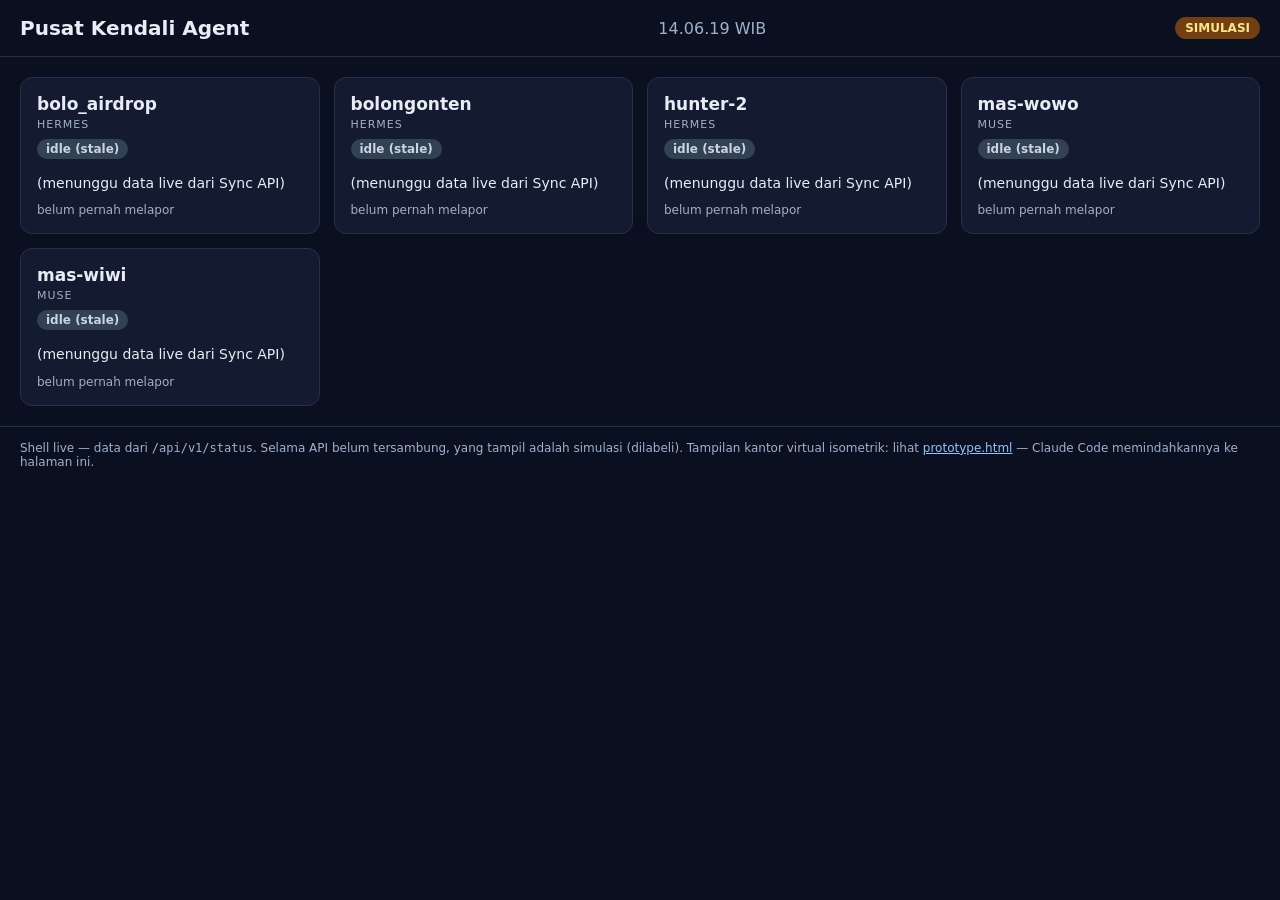
==== pwa/index.html @ 2e6d22ec "Initial scaffold: Sync API + PWA shell + reporter + prototype" ====
<!DOCTYPE html>
<html lang="id">
<head>
<meta charset="utf-8">
<meta name="viewport" content="width=device-width, initial-scale=1">
<meta name="theme-color" content="#0b1020">
<title>Pusat Kendali Agent</title>
<link rel="manifest" href="manifest.json">
<link rel="icon" href="icon.svg" type="image/svg+xml">
<style>
  * { box-sizing: border-box; }
  body { margin: 0; font-family: system-ui, sans-serif; background: #0b1020; color: #e8ecf4; }
  header { display: flex; justify-content: space-between; align-items: center; padding: 16px 20px; border-bottom: 1px solid #26304a; }
  h1 { font-size: 20px; margin: 0; }
  .badge { padding: 4px 10px; border-radius: 999px; font-size: 12px; font-weight: 700; }
  .badge.live { background: #14532d; color: #86efac; }
  .badge.sim { background: #713f12; color: #fde68a; }
  #clock { font-variant-numeric: tabular-nums; color: #9fb0cc; }
  main { padding: 20px; display: grid; gap: 14px; grid-template-columns: repeat(auto-fill, minmax(260px, 1fr)); }
  .card { background: #141b30; border: 1px solid #26304a; border-radius: 12px; padding: 16px; }
  .card h2 { margin: 0 0 4px; font-size: 17px; }
  .platform { font-size: 11px; letter-spacing: 1px; color: #9fb0cc; text-transform: uppercase; }
  .status { display: inline-block; margin: 8px 0; padding: 3px 9px; border-radius: 999px; font-size: 12px; font-weight: 700; }
  .status.working { background: #14532d; color: #86efac; }
  .status.idle { background: #334155; color: #cbd5e1; }
  .status.offline { background: #7f1d1d; color: #fca5a5; }
  .task { margin: 6px 0 0; font-size: 14px; line-height: 1.45; }
  .seen { margin: 10px 0 0; font-size: 12px; color: #9fb0cc; }
  footer { padding: 14px 20px; font-size: 12px; color: #9fb0cc; border-top: 1px solid #26304a; }
</style>
</head>
<body>
<header>
  <h1>Pusat Kendali Agent</h1>
  <span id="clock">--:--:-- WIB</span>
  <span id="mode" class="badge sim">SIMULASI</span>
</header>
<main id="grid"></main>
<footer>
  Shell live — data dari <code>/api/v1/status</code>. Selama API belum tersambung, yang tampil
  adalah simulasi (dilabeli). Tampilan kantor virtual isometrik: lihat
  <a href="prototype.html" style="color:#93c5fd">prototype.html</a> — Claude Code memindahkannya ke halaman ini.
</footer>
<script>
const AGENTS = [
  { id: "bolo_airdrop", platform: "hermes" },
  { id: "bolongonten", platform: "hermes" },
  { id: "hunter-2", platform: "hermes" },
  { id: "mas-wowo", platform: "muse" },
  { id: "mas-wiwi", platform: "muse" },
];
const DEMO = { status: "idle", task: "(menunggu data live dari Sync API)", last_seen: null, online: false };

function tick() {
  document.getElementById("clock").textContent =
    new Date().toLocaleTimeString("id-ID", { timeZone: "Asia/Jakarta", hour12: false }) + " WIB";
}
setInterval(tick, 1000); tick();

function render(snapshot, live) {
  const mode = document.getElementById("mode");
  mode.textContent = live ? "LIVE" : "SIMULASI";
  mode.className = "badge " + (live ? "live" : "sim");
  const byId = {};
  if (snapshot) snapshot.agents.forEach(a => byId[a.agent_id] = a);
  document.getElementById("grid").innerHTML = AGENTS.map(a => {
    const r = byId[a.id] || { ...DEMO, agent_id: a.id, platform: a.platform };
    const seen = r.last_seen
      ? "terakhir terlihat " + new Date(r.last_seen).toLocaleTimeString("id-ID", { timeZone: "Asia/Jakarta", hour12: false })
      : "belum pernah melapor";
    return `<div class="card"><h2>${a.id}</h2><div class="platform">${a.platform}</div>` +
      `<span class="status ${r.status}">${r.status}${r.online === false && r.status !== "offline" ? " (stale)" : ""}</span>` +
      `<p class="task">${r.task || "—"}</p><p class="seen">${seen}</p></div>`;
  }).join("");
}

async function poll() {
  try {
    const res = await fetch("/api/v1/status", { cache: "no-store" });
    if (!res.ok) throw new Error("http " + res.status);
    render(await res.json(), true);
  } catch (e) {
    render(null, false);
  }
}
poll();
setInterval(poll, 5000);
try {
  const es = new EventSource("/api/v1/events");
  es.onmessage = ev => { try { render(JSON.parse(ev.data), true); } catch (e) {} };
} catch (e) {}
if ("serviceWorker" in navigator) navigator.serviceWorker.register("sw.js").catch(() => {});
</script>
</body>
</html>
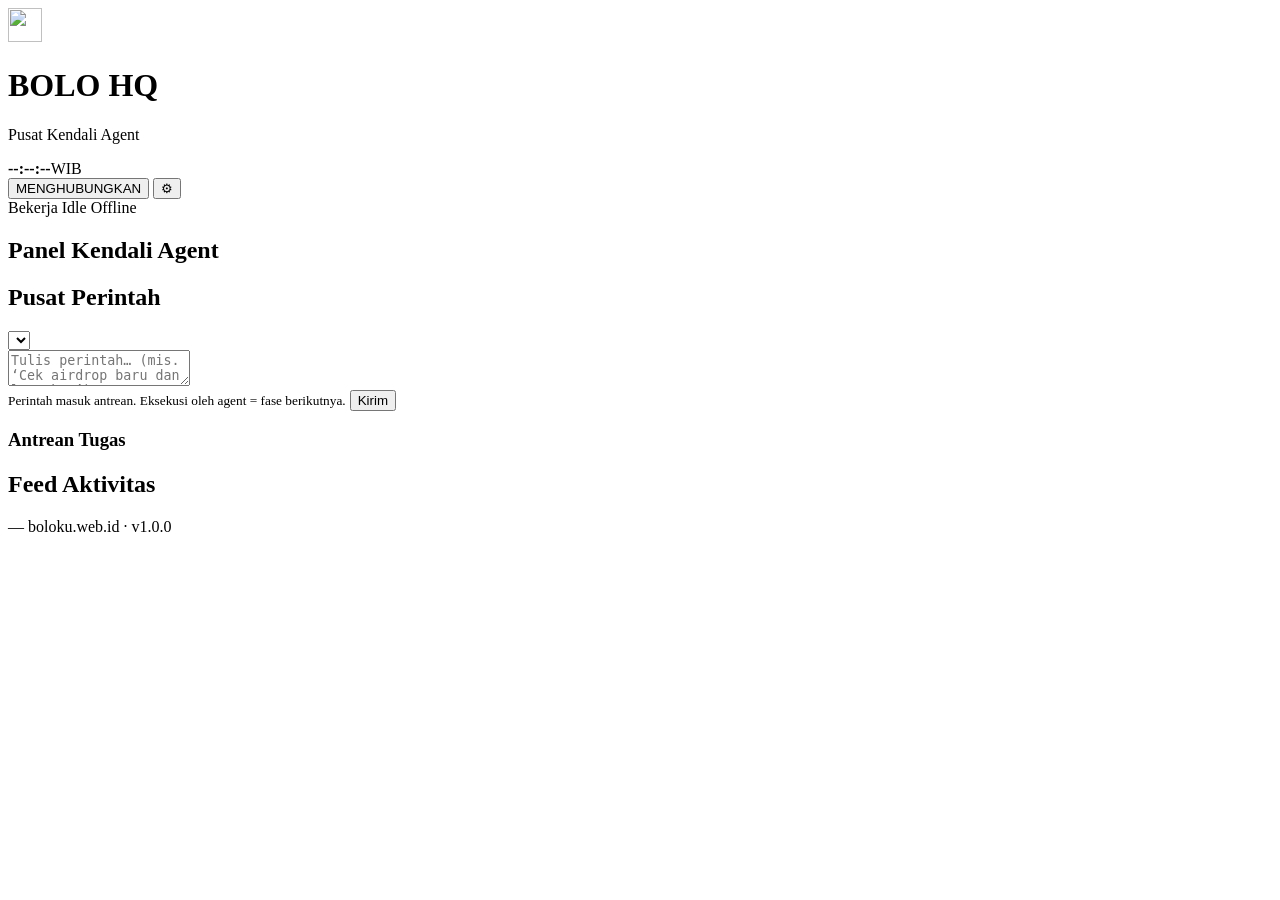
==== commit 64a40152: "Full BOLO HQ dashboard: isometric PWA, SQLite+SSE Sync API, reporters, deploy kit - pwa/: isometric " ====
--- a/pwa/index.html
+++ b/pwa/index.html
@@ -1,95 +1,117 @@
-<!DOCTYPE html>
+<!doctype html>
 <html lang="id">
 <head>
-<meta charset="utf-8">
-<meta name="viewport" content="width=device-width, initial-scale=1">
-<meta name="theme-color" content="#0b1020">
-<title>Pusat Kendali Agent</title>
-<link rel="manifest" href="manifest.json">
-<link rel="icon" href="icon.svg" type="image/svg+xml">
-<style>
-  * { box-sizing: border-box; }
-  body { margin: 0; font-family: system-ui, sans-serif; background: #0b1020; color: #e8ecf4; }
-  header { display: flex; justify-content: space-between; align-items: center; padding: 16px 20px; border-bottom: 1px solid #26304a; }
-  h1 { font-size: 20px; margin: 0; }
-  .badge { padding: 4px 10px; border-radius: 999px; font-size: 12px; font-weight: 700; }
-  .badge.live { background: #14532d; color: #86efac; }
-  .badge.sim { background: #713f12; color: #fde68a; }
-  #clock { font-variant-numeric: tabular-nums; color: #9fb0cc; }
-  main { padding: 20px; display: grid; gap: 14px; grid-template-columns: repeat(auto-fill, minmax(260px, 1fr)); }
-  .card { background: #141b30; border: 1px solid #26304a; border-radius: 12px; padding: 16px; }
-  .card h2 { margin: 0 0 4px; font-size: 17px; }
-  .platform { font-size: 11px; letter-spacing: 1px; color: #9fb0cc; text-transform: uppercase; }
-  .status { display: inline-block; margin: 8px 0; padding: 3px 9px; border-radius: 999px; font-size: 12px; font-weight: 700; }
-  .status.working { background: #14532d; color: #86efac; }
-  .status.idle { background: #334155; color: #cbd5e1; }
-  .status.offline { background: #7f1d1d; color: #fca5a5; }
-  .task { margin: 6px 0 0; font-size: 14px; line-height: 1.45; }
-  .seen { margin: 10px 0 0; font-size: 12px; color: #9fb0cc; }
-  footer { padding: 14px 20px; font-size: 12px; color: #9fb0cc; border-top: 1px solid #26304a; }
-</style>
+  <meta charset="utf-8">
+  <meta name="viewport" content="width=device-width, initial-scale=1, viewport-fit=cover">
+  <title>BOLO HQ — Pusat Kendali Agent</title>
+  <meta name="description" content="Kantor virtual isometrik: status live lima agent BOLO (Hermes + Muse).">
+  <meta name="theme-color" content="#0b1024">
+  <link rel="manifest" href="/manifest.json">
+  <link rel="icon" href="/icons/icon-192.png" type="image/png">
+  <link rel="apple-touch-icon" href="/icons/apple-touch-icon.png">
+  <meta name="apple-mobile-web-app-capable" content="yes">
+  <meta name="apple-mobile-web-app-status-bar-style" content="black-translucent">
+  <meta name="apple-mobile-web-app-title" content="BOLO HQ">
+  <link rel="stylesheet" href="/styles.css">
 </head>
 <body>
-<header>
-  <h1>Pusat Kendali Agent</h1>
-  <span id="clock">--:--:-- WIB</span>
-  <span id="mode" class="badge sim">SIMULASI</span>
-</header>
-<main id="grid"></main>
-<footer>
-  Shell live — data dari <code>/api/v1/status</code>. Selama API belum tersambung, yang tampil
-  adalah simulasi (dilabeli). Tampilan kantor virtual isometrik: lihat
-  <a href="prototype.html" style="color:#93c5fd">prototype.html</a> — Claude Code memindahkannya ke halaman ini.
-</footer>
-<script>
-const AGENTS = [
-  { id: "bolo_airdrop", platform: "hermes" },
-  { id: "bolongonten", platform: "hermes" },
-  { id: "hunter-2", platform: "hermes" },
-  { id: "mas-wowo", platform: "muse" },
-  { id: "mas-wiwi", platform: "muse" },
-];
-const DEMO = { status: "idle", task: "(menunggu data live dari Sync API)", last_seen: null, online: false };
+  <header class="top">
+    <div class="brand">
+      <img src="/icons/icon-192.png" alt="" width="34" height="34">
+      <div>
+        <h1>BOLO HQ</h1>
+        <p>Pusat Kendali Agent</p>
+      </div>
+    </div>
+    <div class="top-right">
+      <div class="clock" aria-label="Jam WIB"><b id="clock-time">--:--:--</b><span id="clock-date">WIB</span></div>
+      <button id="conn" class="conn mode-connecting" title="Status koneksi">
+        <i></i><span id="conn-label">MENGHUBUNGKAN</span>
+      </button>
+      <button id="btn-install" class="icon-btn" hidden title="Install aplikasi">⤓</button>
+      <button id="btn-settings" class="icon-btn" title="Pengaturan">⚙</button>
+    </div>
+  </header>
 
-function tick() {
-  document.getElementById("clock").textContent =
-    new Date().toLocaleTimeString("id-ID", { timeZone: "Asia/Jakarta", hour12: false }) + " WIB";
-}
-setInterval(tick, 1000); tick();
+  <div id="banner" class="banner" hidden></div>
 
-function render(snapshot, live) {
-  const mode = document.getElementById("mode");
-  mode.textContent = live ? "LIVE" : "SIMULASI";
-  mode.className = "badge " + (live ? "live" : "sim");
-  const byId = {};
-  if (snapshot) snapshot.agents.forEach(a => byId[a.agent_id] = a);
-  document.getElementById("grid").innerHTML = AGENTS.map(a => {
-    const r = byId[a.id] || { ...DEMO, agent_id: a.id, platform: a.platform };
-    const seen = r.last_seen
-      ? "terakhir terlihat " + new Date(r.last_seen).toLocaleTimeString("id-ID", { timeZone: "Asia/Jakarta", hour12: false })
-      : "belum pernah melapor";
-    return `<div class="card"><h2>${a.id}</h2><div class="platform">${a.platform}</div>` +
-      `<span class="status ${r.status}">${r.status}${r.online === false && r.status !== "offline" ? " (stale)" : ""}</span>` +
-      `<p class="task">${r.task || "—"}</p><p class="seen">${seen}</p></div>`;
-  }).join("");
-}
+  <main class="layout">
+    <section class="card scene-card">
+      <div class="scene-scroll" id="scene-scroll">
+      <div class="scene" id="scene">
+        <div class="scene-svg"></div>
+        <div class="scene-overlay"></div>
+        <div class="sim-watermark" hidden>SIMULASI</div>
+      </div>
+      </div>
+      <div class="scene-foot">
+        <div class="stats" id="stats"></div>
+        <div class="legend">
+          <span><i class="dot s-working"></i>Bekerja</span>
+          <span><i class="dot s-idle"></i>Idle</span>
+          <span><i class="dot s-offline"></i>Offline</span>
+        </div>
+      </div>
+    </section>
 
-async function poll() {
-  try {
-    const res = await fetch("/api/v1/status", { cache: "no-store" });
-    if (!res.ok) throw new Error("http " + res.status);
-    render(await res.json(), true);
-  } catch (e) {
-    render(null, false);
-  }
-}
-poll();
-setInterval(poll, 5000);
-try {
-  const es = new EventSource("/api/v1/events");
-  es.onmessage = ev => { try { render(JSON.parse(ev.data), true); } catch (e) {} };
-} catch (e) {}
-if ("serviceWorker" in navigator) navigator.serviceWorker.register("sw.js").catch(() => {});
-</script>
+    <section class="card panel" id="panel-agents">
+      <h2>Panel Kendali Agent</h2>
+      <div id="agent-groups"></div>
+    </section>
+
+    <section class="card panel" id="panel-command">
+      <h2>Pusat Perintah</h2>
+      <form id="cmd-form" autocomplete="off">
+        <div class="row">
+          <select id="cmd-target" aria-label="Target perintah"></select>
+        </div>
+        <textarea id="cmd-text" rows="2" maxlength="1000" placeholder="Tulis perintah… (mis. ‘Cek airdrop baru dan laporkan’)"></textarea>
+        <div class="row between">
+          <small id="cmd-hint" class="muted">Perintah masuk antrean. Eksekusi oleh agent = fase berikutnya.</small>
+          <button class="btn" type="submit" id="cmd-send">Kirim</button>
+        </div>
+      </form>
+      <h3>Antrean Tugas</h3>
+      <ul id="queue" class="list"></ul>
+    </section>
+
+    <section class="card panel" id="panel-feed">
+      <h2>Feed Aktivitas</h2>
+      <ul id="feed" class="list feed"></ul>
+    </section>
+  </main>
+
+  <footer class="foot">
+    <span id="last-sync" class="muted">—</span>
+    <span class="muted">boloku.web.id · v<span id="ver">1.0.0</span></span>
+  </footer>
+
+  <!-- agent detail sheet -->
+  <dialog id="sheet" class="sheet">
+    <form method="dialog"><button class="close" aria-label="Tutup">✕</button></form>
+    <div id="sheet-body"></div>
+  </dialog>
+
+  <!-- settings -->
+  <dialog id="settings" class="sheet">
+    <form method="dialog"><button class="close" aria-label="Tutup">✕</button></form>
+    <h2>Pengaturan</h2>
+    <label>Admin token (untuk Pusat Perintah)
+      <input id="set-admin" type="password" placeholder="disimpan hanya di perangkat ini">
+    </label>
+    <label>API base (kosongkan untuk default <code>/api/v1</code>)
+      <input id="set-api" type="text" placeholder="/api/v1">
+    </label>
+    <label class="check"><input id="set-demo" type="checkbox"> Mode demo (SIMULASI) — paksa data simulasi</label>
+    <div class="row between">
+      <button class="btn ghost" id="set-clear" type="button">Hapus cache lokal</button>
+      <button class="btn" id="set-save" type="button">Simpan</button>
+    </div>
+  </dialog>
+
+  <div id="toast" class="toast" role="status" aria-live="polite"></div>
+
+  <script src="/scene.js"></script>
+  <script src="/app.js"></script>
 </body>
 </html>
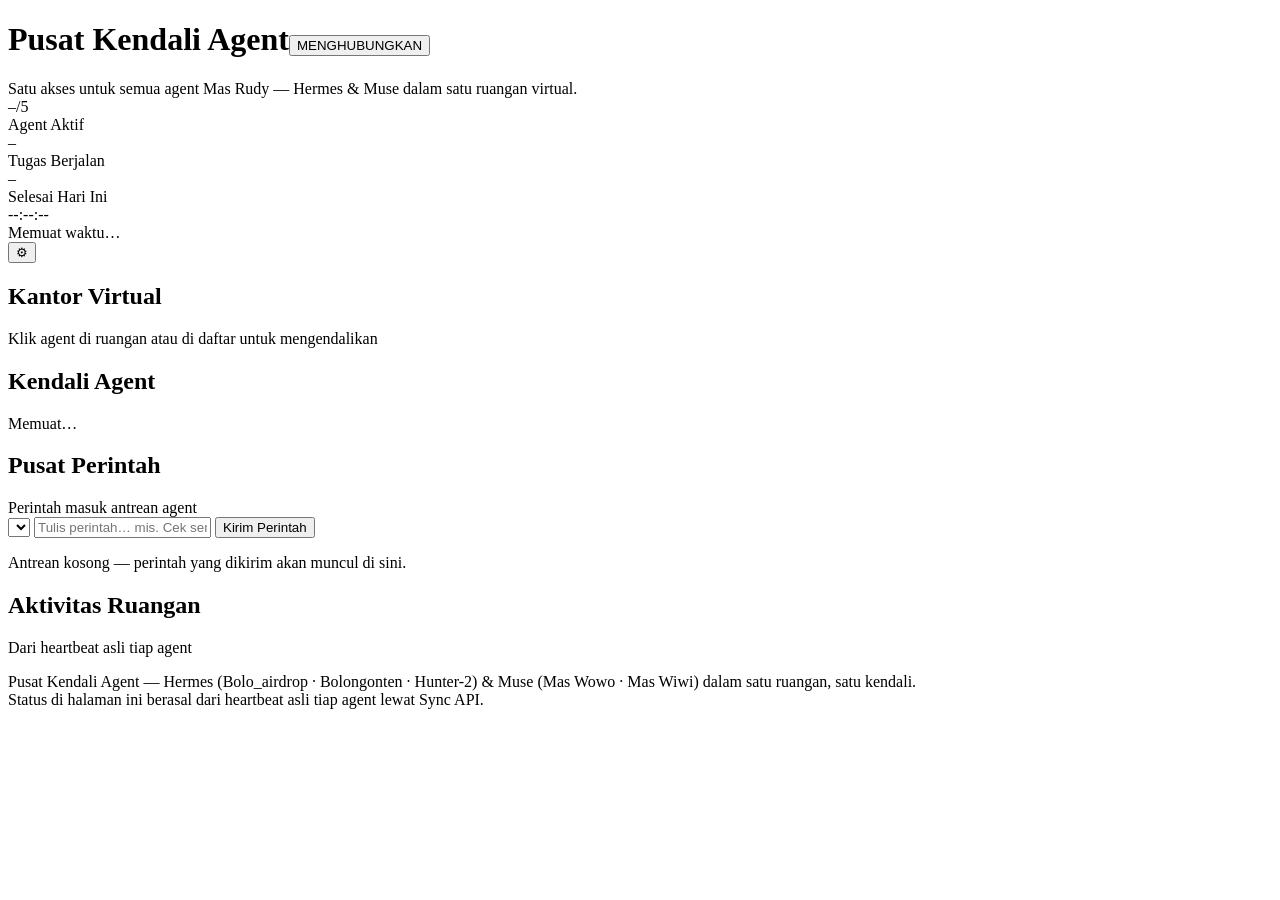
==== commit f645931d: "Port UI to match docs/prototype.html (pusat-kendali-agent) - pwa: light shell, header stats + WIB cl" ====
--- a/pwa/index.html
+++ b/pwa/index.html
@@ -3,109 +3,127 @@
 <head>
   <meta charset="utf-8">
   <meta name="viewport" content="width=device-width, initial-scale=1, viewport-fit=cover">
-  <title>BOLO HQ — Pusat Kendali Agent</title>
-  <meta name="description" content="Kantor virtual isometrik: status live lima agent BOLO (Hermes + Muse).">
-  <meta name="theme-color" content="#0b1024">
+  <meta name="color-scheme" content="light dark">
+  <title>Pusat Kendali Agent — BOLO HQ</title>
+  <meta name="description" content="Kantor virtual: status live agent Hermes &amp; Muse dalam satu ruangan.">
+  <meta name="theme-color" content="#e9edf4" media="(prefers-color-scheme: light)">
+  <meta name="theme-color" content="#070c16" media="(prefers-color-scheme: dark)">
   <link rel="manifest" href="/manifest.json">
   <link rel="icon" href="/icons/icon-192.png" type="image/png">
   <link rel="apple-touch-icon" href="/icons/apple-touch-icon.png">
   <meta name="apple-mobile-web-app-capable" content="yes">
-  <meta name="apple-mobile-web-app-status-bar-style" content="black-translucent">
+  <meta name="apple-mobile-web-app-status-bar-style" content="default">
   <meta name="apple-mobile-web-app-title" content="BOLO HQ">
+  <link rel="preconnect" href="https://fonts.googleapis.com">
+  <link rel="preconnect" href="https://fonts.gstatic.com" crossorigin>
+  <link href="https://fonts.googleapis.com/css2?family=Manrope:wght@400;500;600;700;800&family=JetBrains+Mono:wght@400;500;700&display=swap" rel="stylesheet">
   <link rel="stylesheet" href="/styles.css">
 </head>
 <body>
-  <header class="top">
-    <div class="brand">
-      <img src="/icons/icon-192.png" alt="" width="34" height="34">
+  <div class="wrap">
+
+    <!-- ======================= TOP BAR ======================= -->
+    <header class="topbar">
       <div>
-        <h1>BOLO HQ</h1>
-        <p>Pusat Kendali Agent</p>
+        <h1>Pusat Kendali Agent<button class="live-pill mode-connecting" id="conn" type="button" title="Status koneksi"><span class="live-dot"></span><span id="conn-label">MENGHUBUNGKAN</span></button></h1>
+        <div class="sub">Satu akses untuk semua agent Mas Rudy — Hermes &amp; Muse dalam satu ruangan virtual.</div>
       </div>
-    </div>
-    <div class="top-right">
-      <div class="clock" aria-label="Jam WIB"><b id="clock-time">--:--:--</b><span id="clock-date">WIB</span></div>
-      <button id="conn" class="conn mode-connecting" title="Status koneksi">
-        <i></i><span id="conn-label">MENGHUBUNGKAN</span>
-      </button>
-      <button id="btn-install" class="icon-btn" hidden title="Install aplikasi">⤓</button>
-      <button id="btn-settings" class="icon-btn" title="Pengaturan">⚙</button>
-    </div>
-  </header>
-
-  <div id="banner" class="banner" hidden></div>
-
-  <main class="layout">
-    <section class="card scene-card">
-      <div class="scene-scroll" id="scene-scroll">
-      <div class="scene" id="scene">
-        <div class="scene-svg"></div>
-        <div class="scene-overlay"></div>
-        <div class="sim-watermark" hidden>SIMULASI</div>
-      </div>
-      </div>
-      <div class="scene-foot">
-        <div class="stats" id="stats"></div>
-        <div class="legend">
-          <span><i class="dot s-working"></i>Bekerja</span>
-          <span><i class="dot s-idle"></i>Idle</span>
-          <span><i class="dot s-offline"></i>Offline</span>
+      <div class="stats">
+        <div class="stat"><div class="v" id="statOnline">–/5</div><div class="k">Agent Aktif</div></div>
+        <div class="stat"><div class="v" id="statRunning">–</div><div class="k">Tugas Berjalan</div></div>
+        <div class="stat"><div class="v" id="statDone">–</div><div class="k">Selesai Hari Ini</div></div>
+        <div class="clockbox">
+          <div class="t" id="clock">--:--:--</div>
+          <div class="d" id="dateLine">Memuat waktu…</div>
+        </div>
+        <div class="tools">
+          <button id="btn-install" class="icon-btn" type="button" hidden title="Install aplikasi" aria-label="Install aplikasi">⤓</button>
+          <button id="btn-settings" class="icon-btn" type="button" title="Pengaturan" aria-label="Pengaturan">⚙</button>
         </div>
       </div>
-    </section>
+    </header>
 
-    <section class="card panel" id="panel-agents">
-      <h2>Panel Kendali Agent</h2>
-      <div id="agent-groups"></div>
-    </section>
+    <div id="banner" class="banner" hidden></div>
 
-    <section class="card panel" id="panel-command">
-      <h2>Pusat Perintah</h2>
-      <form id="cmd-form" autocomplete="off">
-        <div class="row">
-          <select id="cmd-target" aria-label="Target perintah"></select>
+    <div class="layout">
+      <!-- ======================= VIRTUAL OFFICE ======================= -->
+      <section class="panel" aria-label="Kantor virtual">
+        <div class="panel-head">
+          <h2>Kantor Virtual</h2>
+          <span class="tag">Klik agent di ruangan atau di daftar untuk mengendalikan</span>
         </div>
-        <textarea id="cmd-text" rows="2" maxlength="1000" placeholder="Tulis perintah… (mis. ‘Cek airdrop baru dan laporkan’)"></textarea>
-        <div class="row between">
-          <small id="cmd-hint" class="muted">Perintah masuk antrean. Eksekusi oleh agent = fase berikutnya.</small>
-          <button class="btn" type="submit" id="cmd-send">Kirim</button>
+        <div class="scene-wrap" id="sceneWrap">
+          <div id="sceneSvg"></div>
+          <div id="chipLayer"></div>
+          <div class="bubble" id="bubble" hidden>
+            <span class="b-name" id="bubbleName"></span>
+            <span id="bubbleText"></span><span class="tdots" id="bubbleDots"><i></i><i></i><i></i></span>
+          </div>
+          <div class="sim-mark" id="simMark" hidden>SIMULASI</div>
         </div>
-      </form>
-      <h3>Antrean Tugas</h3>
-      <ul id="queue" class="list"></ul>
-    </section>
+      </section>
 
-    <section class="card panel" id="panel-feed">
-      <h2>Feed Aktivitas</h2>
-      <ul id="feed" class="list feed"></ul>
-    </section>
-  </main>
+      <!-- ======================= CONTROL PANEL ======================= -->
+      <aside class="panel" aria-label="Panel kendali agent">
+        <div class="panel-head">
+          <h2>Kendali Agent</h2>
+          <span class="tag" id="ctrlTag">Memuat…</span>
+        </div>
+        <div id="agentList"></div>
+        <div class="detail" id="detailCard"></div>
+      </aside>
+    </div>
 
-  <footer class="foot">
-    <span id="last-sync" class="muted">—</span>
-    <span class="muted">boloku.web.id · v<span id="ver">1.0.0</span></span>
-  </footer>
+    <div class="bottom">
+      <!-- ======================= COMMAND CENTER ======================= -->
+      <section class="panel" aria-label="Pusat perintah" id="panel-command">
+        <div class="panel-head">
+          <h2>Pusat Perintah</h2>
+          <span class="tag" id="cmdTag">Perintah masuk antrean agent</span>
+        </div>
+        <div class="cmd-body">
+          <form class="cmd-flex" id="cmdForm" autocomplete="off">
+            <select id="cmdTarget" aria-label="Pilih agent tujuan"></select>
+            <input type="text" id="cmdText" maxlength="1000" placeholder="Tulis perintah… mis. Cek semua wallet yang belum klaim">
+            <button type="submit" class="btn primary" id="cmdSend">Kirim Perintah</button>
+          </form>
+          <div class="quick" id="quickCmds"></div>
+          <ul class="queue" id="queueList"></ul>
+          <div class="queue-empty" id="queueEmpty">Antrean kosong — perintah yang dikirim akan muncul di sini.</div>
+        </div>
+      </section>
 
-  <!-- agent detail sheet -->
-  <dialog id="sheet" class="sheet">
-    <form method="dialog"><button class="close" aria-label="Tutup">✕</button></form>
-    <div id="sheet-body"></div>
-  </dialog>
+      <!-- ======================= LIVE FEED ======================= -->
+      <section class="panel" aria-label="Aktivitas ruangan">
+        <div class="panel-head">
+          <h2>Aktivitas Ruangan</h2>
+          <span class="tag" id="feedTag">Dari heartbeat asli tiap agent</span>
+        </div>
+        <ul class="feed" id="feed"></ul>
+      </section>
+    </div>
+
+    <footer class="note">
+      Pusat Kendali Agent — Hermes (Bolo_airdrop · Bolongonten · Hunter-2) &amp; Muse (Mas Wowo · Mas Wiwi) dalam satu ruangan, satu kendali.<br>
+      <span id="footNote">Status di halaman ini berasal dari heartbeat asli tiap agent lewat Sync API.</span>
+      <span class="mono" id="lastSync"></span>
+    </footer>
+  </div>
 
   <!-- settings -->
   <dialog id="settings" class="sheet">
     <form method="dialog"><button class="close" aria-label="Tutup">✕</button></form>
     <h2>Pengaturan</h2>
     <label>Admin token (untuk Pusat Perintah)
-      <input id="set-admin" type="password" placeholder="disimpan hanya di perangkat ini">
+      <input id="set-admin" type="password" autocomplete="off" placeholder="disimpan hanya di perangkat ini">
     </label>
     <label>API base (kosongkan untuk default <code>/api/v1</code>)
       <input id="set-api" type="text" placeholder="/api/v1">
     </label>
     <label class="check"><input id="set-demo" type="checkbox"> Mode demo (SIMULASI) — paksa data simulasi</label>
-    <div class="row between">
-      <button class="btn ghost" id="set-clear" type="button">Hapus cache lokal</button>
-      <button class="btn" id="set-save" type="button">Simpan</button>
+    <div class="btn-row between">
+      <button class="btn" id="set-clear" type="button">Hapus cache lokal</button>
+      <button class="btn primary" id="set-save" type="button">Simpan</button>
     </div>
   </dialog>
 
